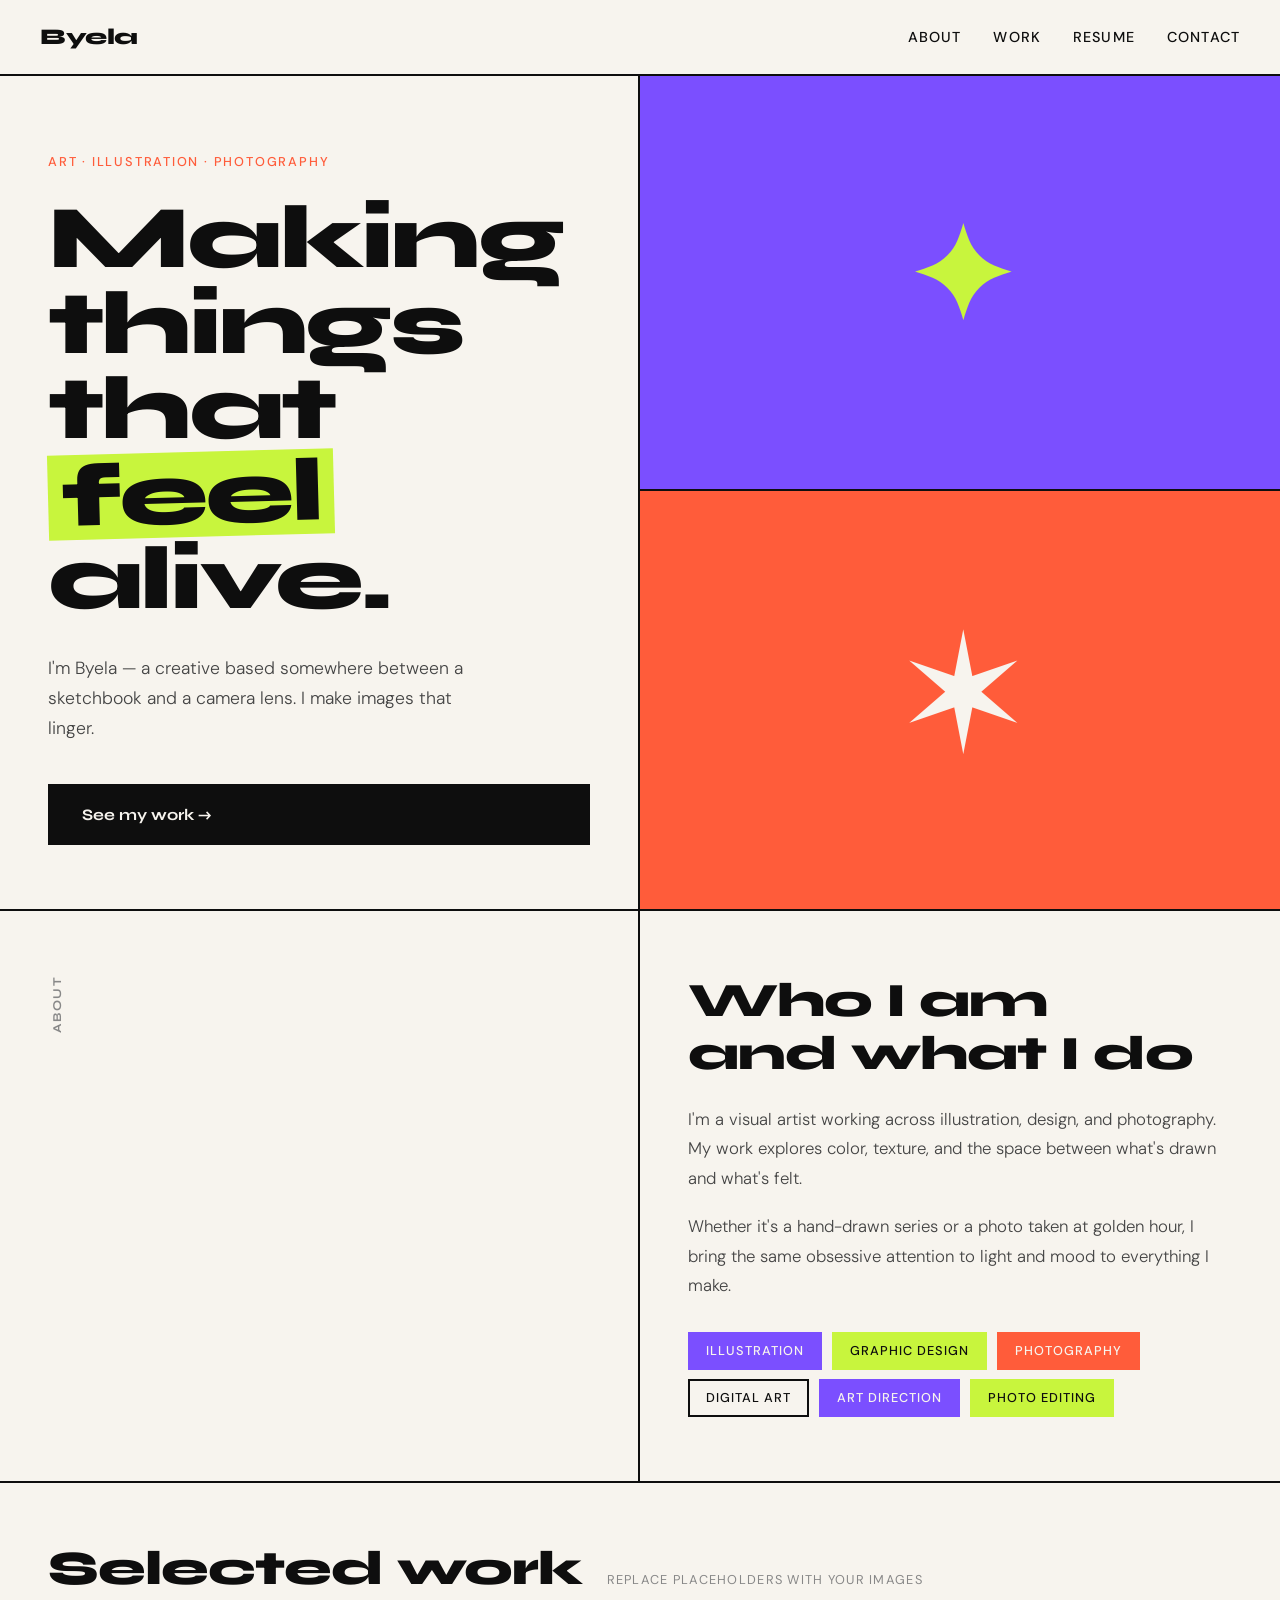
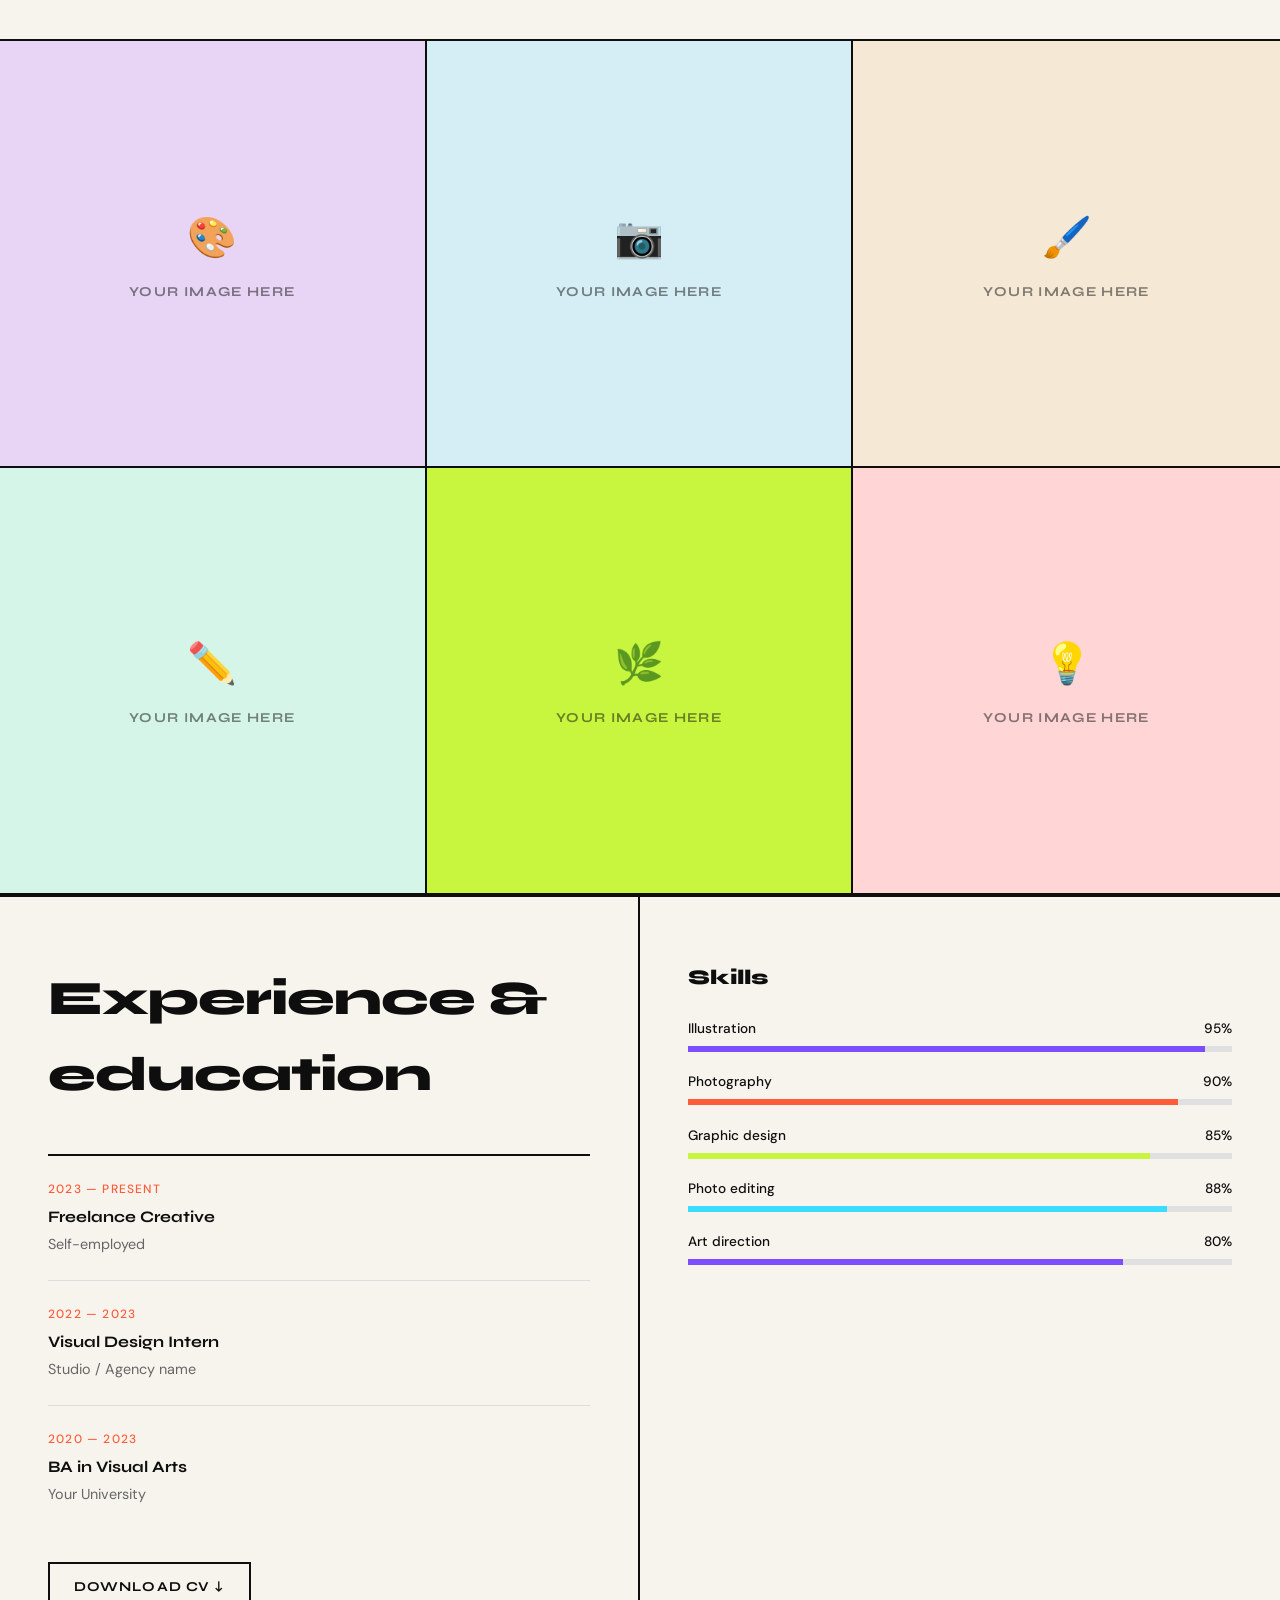
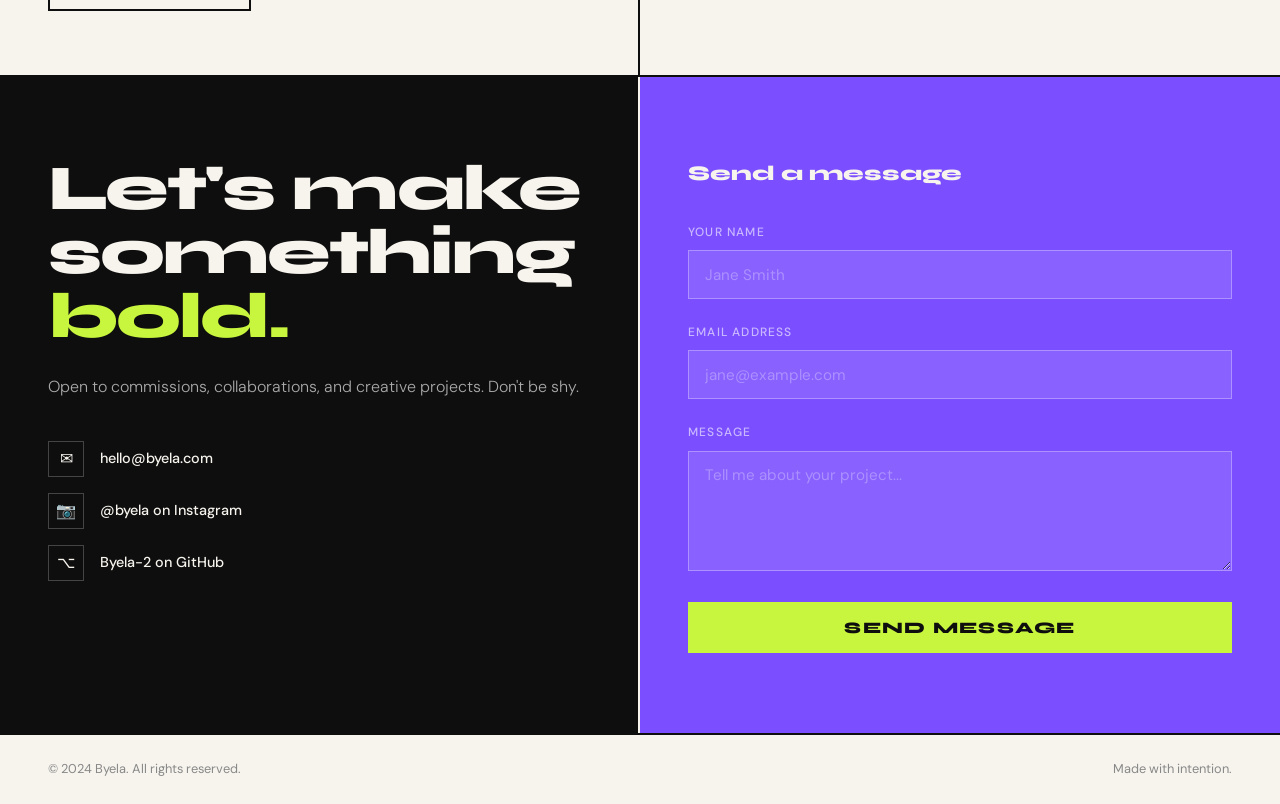
==== index.html @ b506fa32 "add portfolio" ====
<!DOCTYPE html>
<html lang="en">
<head>
  <meta charset="UTF-8"/>
  <meta name="viewport" content="width=device-width, initial-scale=1.0"/>
  <title>Byela — Creative Portfolio</title>
  <link href="https://fonts.googleapis.com/css2?family=Syne:wght@700;800&family=DM+Sans:wght@300;400;500&display=swap" rel="stylesheet"/>
  <style>
    *, *::before, *::after { box-sizing: border-box; margin: 0; padding: 0; }

    :root {
      --ink: #0e0e0e;
      --paper: #f7f4ee;
      --acid: #c8f53d;
      --coral: #ff5c3a;
      --violet: #7b4fff;
      --sky: #3adcff;
      --font-display: 'Syne', sans-serif;
      --font-body: 'DM Sans', sans-serif;
    }

    html { scroll-behavior: smooth; }

    body {
      background: var(--paper);
      color: var(--ink);
      font-family: var(--font-body);
      font-size: 16px;
      line-height: 1.6;
      overflow-x: hidden;
    }

    /* NAV */
    nav {
      position: fixed;
      top: 0; left: 0; right: 0;
      z-index: 100;
      display: flex;
      justify-content: space-between;
      align-items: center;
      padding: 1.2rem 2.5rem;
      background: var(--paper);
      border-bottom: 2px solid var(--ink);
    }

    .nav-logo {
      font-family: var(--font-display);
      font-size: 1.4rem;
      font-weight: 800;
      letter-spacing: -0.02em;
      text-decoration: none;
      color: var(--ink);
    }

    .nav-links {
      display: flex;
      gap: 2rem;
      list-style: none;
    }

    .nav-links a {
      font-size: 0.9rem;
      font-weight: 500;
      text-decoration: none;
      color: var(--ink);
      text-transform: uppercase;
      letter-spacing: 0.08em;
      transition: color 0.2s;
    }

    .nav-links a:hover { color: var(--coral); }

    /* HERO */
    #hero {
      min-height: 100vh;
      display: grid;
      grid-template-columns: 1fr 1fr;
      padding-top: 72px;
      border-bottom: 2px solid var(--ink);
    }

    .hero-left {
      padding: 5rem 3rem 4rem 3rem;
      display: flex;
      flex-direction: column;
      justify-content: center;
      border-right: 2px solid var(--ink);
    }

    .hero-eyebrow {
      font-size: 0.8rem;
      font-weight: 500;
      text-transform: uppercase;
      letter-spacing: 0.14em;
      color: var(--coral);
      margin-bottom: 1.5rem;
    }

    .hero-title {
      font-family: var(--font-display);
      font-size: clamp(3.5rem, 7vw, 6rem);
      font-weight: 800;
      line-height: 0.95;
      letter-spacing: -0.03em;
      margin-bottom: 2rem;
    }

    .hero-title .highlight {
      display: inline-block;
      background: var(--acid);
      padding: 0 0.15em;
      transform: rotate(-1.5deg);
    }

    .hero-desc {
      font-size: 1.1rem;
      font-weight: 300;
      max-width: 420px;
      color: #444;
      margin-bottom: 2.5rem;
      line-height: 1.7;
    }

    .hero-cta {
      display: inline-flex;
      align-items: center;
      gap: 0.75rem;
      background: var(--ink);
      color: var(--paper);
      padding: 1rem 2rem;
      font-family: var(--font-display);
      font-size: 1rem;
      font-weight: 700;
      text-decoration: none;
      border: 2px solid var(--ink);
      transition: background 0.2s, color 0.2s;
    }

    .hero-cta:hover { background: var(--coral); border-color: var(--coral); }

    .hero-right {
      display: grid;
      grid-template-rows: 1fr 1fr;
    }

    .hero-block {
      display: flex;
      align-items: center;
      justify-content: center;
      font-family: var(--font-display);
      font-size: clamp(4rem, 10vw, 8rem);
      font-weight: 800;
      border-bottom: 2px solid var(--ink);
    }

    .hero-block:last-child { border-bottom: none; }
    .hero-block.b1 { background: var(--violet); color: var(--acid); }
    .hero-block.b2 { background: var(--coral); color: var(--paper); }

    /* ABOUT */
    #about {
      display: grid;
      grid-template-columns: 1fr 1fr;
      border-bottom: 2px solid var(--ink);
    }

    .about-label {
      padding: 4rem 3rem;
      border-right: 2px solid var(--ink);
      display: flex;
      align-items: flex-start;
    }

    .section-tag {
      font-family: var(--font-display);
      font-size: 0.75rem;
      font-weight: 700;
      text-transform: uppercase;
      letter-spacing: 0.15em;
      writing-mode: vertical-rl;
      transform: rotate(180deg);
      color: #888;
    }

    .about-content {
      padding: 4rem 3rem;
    }

    .about-content h2 {
      font-family: var(--font-display);
      font-size: clamp(2rem, 4vw, 3rem);
      font-weight: 800;
      line-height: 1.1;
      letter-spacing: -0.02em;
      margin-bottom: 1.5rem;
    }

    .about-content p {
      font-size: 1.05rem;
      font-weight: 300;
      color: #444;
      margin-bottom: 1.2rem;
      line-height: 1.75;
    }

    .skills-row {
      display: flex;
      flex-wrap: wrap;
      gap: 0.6rem;
      margin-top: 2rem;
    }

    .skill-pill {
      font-size: 0.8rem;
      font-weight: 500;
      text-transform: uppercase;
      letter-spacing: 0.08em;
      padding: 0.4rem 1rem;
      border: 2px solid var(--ink);
    }

    .skill-pill.v { background: var(--violet); color: var(--paper); border-color: var(--violet); }
    .skill-pill.a { background: var(--acid); color: var(--ink); border-color: var(--acid); }
    .skill-pill.c { background: var(--coral); color: var(--paper); border-color: var(--coral); }

    /* GALLERY */
    #work {
      border-bottom: 2px solid var(--ink);
    }

    .section-header {
      padding: 3rem 3rem 2rem;
      border-bottom: 2px solid var(--ink);
      display: flex;
      align-items: baseline;
      gap: 1.5rem;
    }

    .section-header h2 {
      font-family: var(--font-display);
      font-size: clamp(2rem, 4vw, 3rem);
      font-weight: 800;
      letter-spacing: -0.02em;
    }

    .section-header span {
      font-size: 0.8rem;
      color: #888;
      text-transform: uppercase;
      letter-spacing: 0.1em;
    }

    .gallery-grid {
      display: grid;
      grid-template-columns: repeat(3, 1fr);
    }

    .gallery-item {
      border-right: 2px solid var(--ink);
      border-bottom: 2px solid var(--ink);
      overflow: hidden;
      position: relative;
      aspect-ratio: 1;
      cursor: pointer;
    }

    .gallery-item:nth-child(3n) { border-right: none; }

    .gallery-placeholder {
      width: 100%;
      height: 100%;
      display: flex;
      flex-direction: column;
      align-items: center;
      justify-content: center;
      gap: 0.75rem;
      transition: transform 0.3s ease;
    }

    .gallery-item:hover .gallery-placeholder { transform: scale(1.04); }

    .gallery-item:nth-child(1) .gallery-placeholder { background: #e8d5f5; }
    .gallery-item:nth-child(2) .gallery-placeholder { background: #d5eef5; }
    .gallery-item:nth-child(3) .gallery-placeholder { background: #f5e8d5; }
    .gallery-item:nth-child(4) .gallery-placeholder { background: #d5f5e8; }
    .gallery-item:nth-child(5) .gallery-placeholder { background: var(--acid); }
    .gallery-item:nth-child(6) .gallery-placeholder { background: #ffd5d5; }

    .gallery-placeholder .icon {
      font-size: 2.5rem;
    }

    .gallery-placeholder .item-label {
      font-family: var(--font-display);
      font-size: 0.85rem;
      font-weight: 700;
      text-transform: uppercase;
      letter-spacing: 0.1em;
      color: var(--ink);
      opacity: 0.5;
    }

    .gallery-overlay {
      position: absolute;
      inset: 0;
      background: var(--ink);
      color: var(--paper);
      display: flex;
      flex-direction: column;
      justify-content: flex-end;
      padding: 1.5rem;
      opacity: 0;
      transition: opacity 0.3s ease;
    }

    .gallery-item:hover .gallery-overlay { opacity: 1; }

    .gallery-overlay h3 {
      font-family: var(--font-display);
      font-size: 1.1rem;
      font-weight: 800;
    }

    .gallery-overlay p {
      font-size: 0.8rem;
      color: #aaa;
      margin-top: 0.25rem;
    }

    /* RESUME */
    #resume {
      display: grid;
      grid-template-columns: 1fr 1fr;
      border-bottom: 2px solid var(--ink);
    }

    .resume-left {
      padding: 4rem 3rem;
      border-right: 2px solid var(--ink);
    }

    .resume-left h2 {
      font-family: var(--font-display);
      font-size: clamp(2rem, 4vw, 3rem);
      font-weight: 800;
      letter-spacing: -0.02em;
      margin-bottom: 2.5rem;
    }

    .resume-entry {
      padding: 1.5rem 0;
      border-top: 1px solid #ddd;
    }

    .resume-entry:first-of-type { border-top: 2px solid var(--ink); }

    .resume-year {
      font-size: 0.75rem;
      font-weight: 500;
      text-transform: uppercase;
      letter-spacing: 0.1em;
      color: var(--coral);
      margin-bottom: 0.3rem;
    }

    .resume-title {
      font-family: var(--font-display);
      font-size: 1rem;
      font-weight: 700;
    }

    .resume-place {
      font-size: 0.9rem;
      color: #666;
      margin-top: 0.2rem;
    }

    .resume-right {
      padding: 4rem 3rem;
    }

    .resume-right h3 {
      font-family: var(--font-display);
      font-size: 1.3rem;
      font-weight: 800;
      margin-bottom: 1.5rem;
      letter-spacing: -0.01em;
    }

    .skill-bar-row {
      margin-bottom: 1.2rem;
    }

    .skill-bar-label {
      display: flex;
      justify-content: space-between;
      font-size: 0.85rem;
      font-weight: 500;
      margin-bottom: 0.4rem;
    }

    .skill-bar-track {
      height: 6px;
      background: #e0e0e0;
      border-radius: 0;
    }

    .skill-bar-fill {
      height: 100%;
      background: var(--ink);
      transition: width 1s ease;
    }

    .skill-bar-fill.v { background: var(--violet); }
    .skill-bar-fill.a { background: var(--acid); }
    .skill-bar-fill.c { background: var(--coral); }
    .skill-bar-fill.s { background: var(--sky); }

    .download-cv {
      display: inline-flex;
      align-items: center;
      gap: 0.75rem;
      margin-top: 2rem;
      border: 2px solid var(--ink);
      padding: 0.75rem 1.5rem;
      font-family: var(--font-display);
      font-size: 0.85rem;
      font-weight: 700;
      text-transform: uppercase;
      letter-spacing: 0.08em;
      text-decoration: none;
      color: var(--ink);
      transition: background 0.2s, color 0.2s;
    }

    .download-cv:hover { background: var(--ink); color: var(--paper); }

    /* CONTACT */
    #contact {
      display: grid;
      grid-template-columns: 1fr 1fr;
    }

    .contact-left {
      padding: 5rem 3rem;
      background: var(--ink);
      color: var(--paper);
      border-right: 2px solid var(--paper);
    }

    .contact-left h2 {
      font-family: var(--font-display);
      font-size: clamp(2.5rem, 5vw, 4rem);
      font-weight: 800;
      line-height: 1;
      letter-spacing: -0.03em;
      margin-bottom: 1.5rem;
    }

    .contact-left h2 em {
      font-style: normal;
      color: var(--acid);
    }

    .contact-left p {
      font-size: 1rem;
      font-weight: 300;
      color: #aaa;
      margin-bottom: 2.5rem;
      line-height: 1.7;
    }

    .contact-links {
      display: flex;
      flex-direction: column;
      gap: 1rem;
    }

    .contact-link {
      display: flex;
      align-items: center;
      gap: 1rem;
      font-size: 0.9rem;
      font-weight: 500;
      text-decoration: none;
      color: var(--paper);
      transition: color 0.2s;
    }

    .contact-link:hover { color: var(--acid); }

    .contact-link-icon {
      width: 36px;
      height: 36px;
      border: 1px solid #444;
      display: flex;
      align-items: center;
      justify-content: center;
      font-size: 1rem;
      flex-shrink: 0;
    }

    .contact-right {
      padding: 5rem 3rem;
      background: var(--violet);
    }

    .contact-right h3 {
      font-family: var(--font-display);
      font-size: 1.3rem;
      font-weight: 800;
      color: var(--paper);
      margin-bottom: 2rem;
    }

    .form-group {
      margin-bottom: 1.5rem;
    }

    .form-group label {
      display: block;
      font-size: 0.75rem;
      font-weight: 500;
      text-transform: uppercase;
      letter-spacing: 0.1em;
      color: rgba(255,255,255,0.6);
      margin-bottom: 0.5rem;
    }

    .form-group input,
    .form-group textarea {
      width: 100%;
      background: rgba(255,255,255,0.1);
      border: 1px solid rgba(255,255,255,0.3);
      color: var(--paper);
      padding: 0.85rem 1rem;
      font-family: var(--font-body);
      font-size: 0.95rem;
      outline: none;
      transition: border-color 0.2s;
    }

    .form-group input::placeholder,
    .form-group textarea::placeholder { color: rgba(255,255,255,0.3); }

    .form-group input:focus,
    .form-group textarea:focus { border-color: var(--acid); }

    .form-group textarea { resize: vertical; min-height: 120px; }

    .form-submit {
      width: 100%;
      background: var(--acid);
      color: var(--ink);
      border: none;
      padding: 1rem;
      font-family: var(--font-display);
      font-size: 1rem;
      font-weight: 800;
      text-transform: uppercase;
      letter-spacing: 0.08em;
      cursor: pointer;
      transition: opacity 0.2s;
    }

    .form-submit:hover { opacity: 0.85; }

    /* FOOTER */
    footer {
      padding: 1.5rem 3rem;
      border-top: 2px solid var(--ink);
      display: flex;
      justify-content: space-between;
      align-items: center;
      font-size: 0.8rem;
      color: #888;
    }

    /* RESPONSIVE */
    @media (max-width: 768px) {
      nav { padding: 1rem 1.5rem; }
      .nav-links { gap: 1.2rem; }

      #hero, #about, #resume, #contact { grid-template-columns: 1fr; }

      .hero-left { padding: 3rem 1.5rem; border-right: none; border-bottom: 2px solid var(--ink); }
      .hero-right { grid-template-rows: 200px; grid-template-columns: 1fr 1fr; }
      .hero-block:last-child { border-bottom: 2px solid var(--ink); border-left: 2px solid var(--ink); }

      .about-label { display: none; }
      .about-content { padding: 3rem 1.5rem; }

      .gallery-grid { grid-template-columns: 1fr 1fr; }
      .gallery-item:nth-child(3n) { border-right: 2px solid var(--ink); }
      .gallery-item:nth-child(2n) { border-right: none; }

      .section-header, .resume-left, .resume-right, .contact-left, .contact-right { padding: 3rem 1.5rem; }
      .resume-left { border-right: none; border-bottom: 2px solid var(--paper); }

      footer { flex-direction: column; gap: 0.5rem; text-align: center; }
    }

    @media (prefers-reduced-motion: reduce) {
      * { transition: none !important; }
    }
  </style>
</head>
<body>

  <!-- NAV -->
  <nav>
    <a class="nav-logo" href="#hero">Byela</a>
    <ul class="nav-links">
      <li><a href="#about">About</a></li>
      <li><a href="#work">Work</a></li>
      <li><a href="#resume">Resume</a></li>
      <li><a href="#contact">Contact</a></li>
    </ul>
  </nav>

  <!-- HERO -->
  <section id="hero">
    <div class="hero-left">
      <p class="hero-eyebrow">Art · Illustration · Photography</p>
      <h1 class="hero-title">
        Making things<br>
        that <span class="highlight">feel</span><br>
        alive.
      </h1>
      <p class="hero-desc">
        I'm Byela — a creative based somewhere between a sketchbook and a camera lens. I make images that linger.
      </p>
      <a class="hero-cta" href="#work">See my work →</a>
    </div>
    <div class="hero-right">
      <div class="hero-block b1">✦</div>
      <div class="hero-block b2">✶</div>
    </div>
  </section>

  <!-- ABOUT -->
  <section id="about">
    <div class="about-label">
      <span class="section-tag">About</span>
    </div>
    <div class="about-content">
      <h2>Who I am<br>and what I do</h2>
      <p>
        I'm a visual artist working across illustration, design, and photography. My work explores color, texture, and the space between what's drawn and what's felt.
      </p>
      <p>
        Whether it's a hand-drawn series or a photo taken at golden hour, I bring the same obsessive attention to light and mood to everything I make.
      </p>
      <div class="skills-row">
        <span class="skill-pill v">Illustration</span>
        <span class="skill-pill a">Graphic design</span>
        <span class="skill-pill c">Photography</span>
        <span class="skill-pill">Digital art</span>
        <span class="skill-pill v">Art direction</span>
        <span class="skill-pill a">Photo editing</span>
      </div>
    </div>
  </section>

  <!-- GALLERY -->
  <section id="work">
    <div class="section-header">
      <h2>Selected work</h2>
      <span>Replace placeholders with your images</span>
    </div>
    <div class="gallery-grid">
      <div class="gallery-item">
        <div class="gallery-placeholder">
          <span class="icon">🎨</span>
          <span class="item-label">Your image here</span>
        </div>
        <div class="gallery-overlay">
          <h3>Project title</h3>
          <p>Illustration · 2024</p>
        </div>
      </div>
      <div class="gallery-item">
        <div class="gallery-placeholder">
          <span class="icon">📷</span>
          <span class="item-label">Your image here</span>
        </div>
        <div class="gallery-overlay">
          <h3>Project title</h3>
          <p>Photography · 2024</p>
        </div>
      </div>
      <div class="gallery-item">
        <div class="gallery-placeholder">
          <span class="icon">🖌️</span>
          <span class="item-label">Your image here</span>
        </div>
        <div class="gallery-overlay">
          <h3>Project title</h3>
          <p>Design · 2024</p>
        </div>
      </div>
      <div class="gallery-item">
        <div class="gallery-placeholder">
          <span class="icon">✏️</span>
          <span class="item-label">Your image here</span>
        </div>
        <div class="gallery-overlay">
          <h3>Project title</h3>
          <p>Illustration · 2023</p>
        </div>
      </div>
      <div class="gallery-item">
        <div class="gallery-placeholder">
          <span class="icon">🌿</span>
          <span class="item-label">Your image here</span>
        </div>
        <div class="gallery-overlay">
          <h3>Project title</h3>
          <p>Photography · 2023</p>
        </div>
      </div>
      <div class="gallery-item">
        <div class="gallery-placeholder">
          <span class="icon">💡</span>
          <span class="item-label">Your image here</span>
        </div>
        <div class="gallery-overlay">
          <h3>Project title</h3>
          <p>Design · 2023</p>
        </div>
      </div>
    </div>
  </section>

  <!-- RESUME -->
  <section id="resume">
    <div class="resume-left">
      <h2>Experience &amp;<br>education</h2>

      <div class="resume-entry">
        <p class="resume-year">2023 — Present</p>
        <p class="resume-title">Freelance Creative</p>
        <p class="resume-place">Self-employed</p>
      </div>
      <div class="resume-entry">
        <p class="resume-year">2022 — 2023</p>
        <p class="resume-title">Visual Design Intern</p>
        <p class="resume-place">Studio / Agency name</p>
      </div>
      <div class="resume-entry">
        <p class="resume-year">2020 — 2023</p>
        <p class="resume-title">BA in Visual Arts</p>
        <p class="resume-place">Your University</p>
      </div>

      <a class="download-cv" href="#">Download CV ↓</a>
    </div>

    <div class="resume-right">
      <h3>Skills</h3>

      <div class="skill-bar-row">
        <div class="skill-bar-label"><span>Illustration</span><span>95%</span></div>
        <div class="skill-bar-track"><div class="skill-bar-fill v" style="width:95%"></div></div>
      </div>
      <div class="skill-bar-row">
        <div class="skill-bar-label"><span>Photography</span><span>90%</span></div>
        <div class="skill-bar-track"><div class="skill-bar-fill c" style="width:90%"></div></div>
      </div>
      <div class="skill-bar-row">
        <div class="skill-bar-label"><span>Graphic design</span><span>85%</span></div>
        <div class="skill-bar-track"><div class="skill-bar-fill a" style="width:85%"></div></div>
      </div>
      <div class="skill-bar-row">
        <div class="skill-bar-label"><span>Photo editing</span><span>88%</span></div>
        <div class="skill-bar-track"><div class="skill-bar-fill s" style="width:88%"></div></div>
      </div>
      <div class="skill-bar-row">
        <div class="skill-bar-label"><span>Art direction</span><span>80%</span></div>
        <div class="skill-bar-track"><div class="skill-bar-fill v" style="width:80%"></div></div>
      </div>
    </div>
  </section>

  <!-- CONTACT -->
  <section id="contact">
    <div class="contact-left">
      <h2>Let's make<br>something <em>bold.</em></h2>
      <p>Open to commissions, collaborations, and creative projects. Don't be shy.</p>
      <div class="contact-links">
        <a class="contact-link" href="mailto:hello@byela.com">
          <span class="contact-link-icon">✉</span>
          hello@byela.com
        </a>
        <a class="contact-link" href="#">
          <span class="contact-link-icon">📷</span>
          @byela on Instagram
        </a>
        <a class="contact-link" href="https://github.com/Byela-2">
          <span class="contact-link-icon">⌥</span>
          Byela-2 on GitHub
        </a>
      </div>
    </div>
    <div class="contact-right">
      <h3>Send a message</h3>
      <div class="form-group">
        <label>Your name</label>
        <input type="text" placeholder="Jane Smith"/>
      </div>
      <div class="form-group">
        <label>Email address</label>
        <input type="email" placeholder="jane@example.com"/>
      </div>
      <div class="form-group">
        <label>Message</label>
        <textarea placeholder="Tell me about your project..."></textarea>
      </div>
      <button class="form-submit">Send message</button>
    </div>
  </section>

  <!-- FOOTER -->
  <footer>
    <span>© 2024 Byela. All rights reserved.</span>
    <span>Made with intention.</span>
  </footer>

</body>
</html>
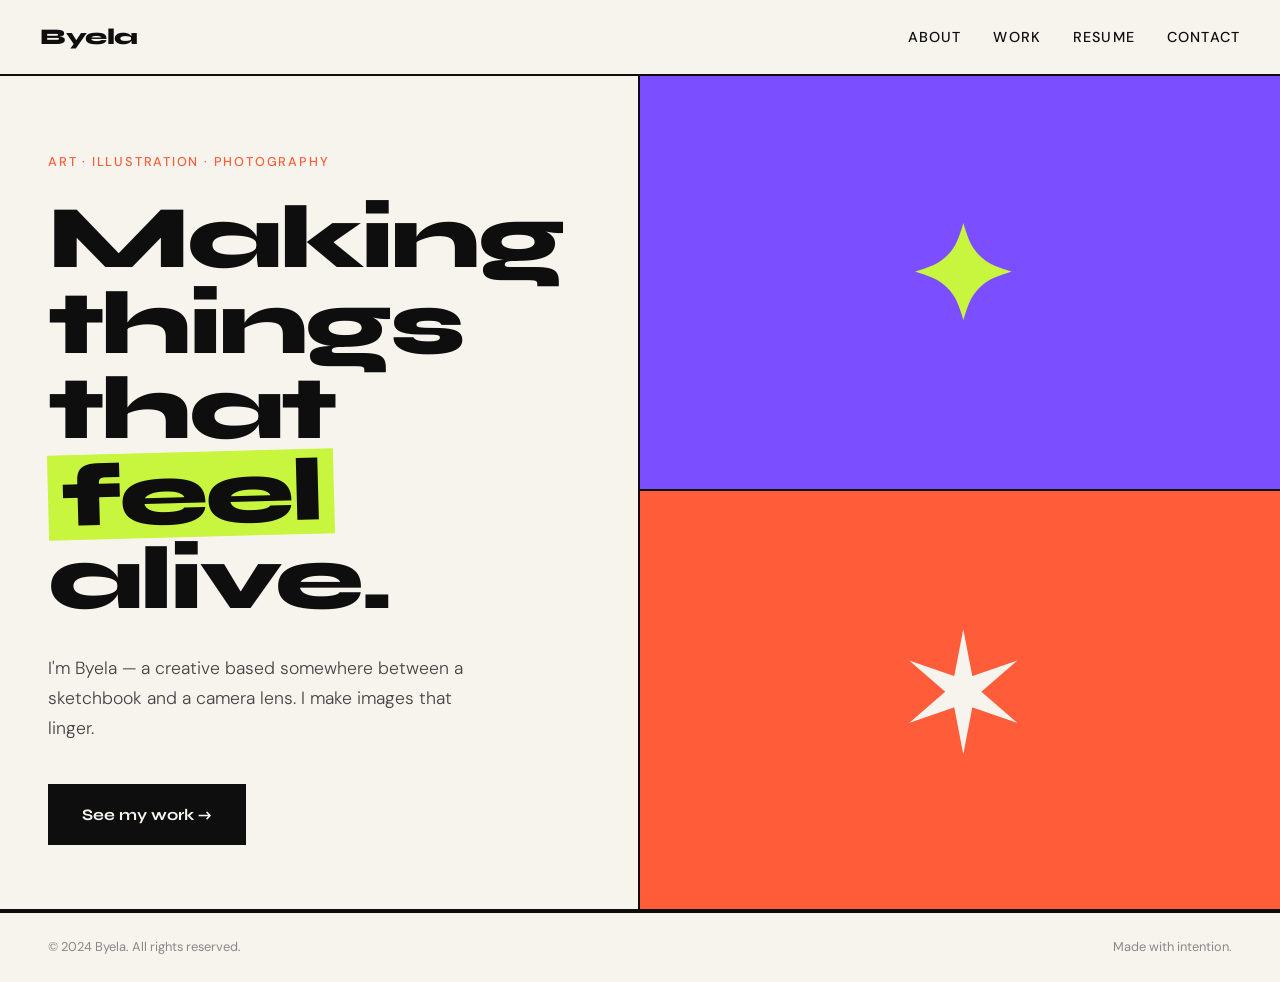
==== commit a0d1d6e5: "split into seperate pages with shared CSS" ====
--- a/index.html
+++ b/index.html
@@ -5,822 +5,41 @@
   <meta name="viewport" content="width=device-width, initial-scale=1.0"/>
   <title>Byela — Creative Portfolio</title>
   <link href="https://fonts.googleapis.com/css2?family=Syne:wght@700;800&family=DM+Sans:wght@300;400;500&display=swap" rel="stylesheet"/>
-  <style>
-    *, *::before, *::after { box-sizing: border-box; margin: 0; padding: 0; }
-
-    :root {
-      --ink: #0e0e0e;
-      --paper: #f7f4ee;
-      --acid: #c8f53d;
-      --coral: #ff5c3a;
-      --violet: #7b4fff;
-      --sky: #3adcff;
-      --font-display: 'Syne', sans-serif;
-      --font-body: 'DM Sans', sans-serif;
-    }
-
-    html { scroll-behavior: smooth; }
-
-    body {
-      background: var(--paper);
-      color: var(--ink);
-      font-family: var(--font-body);
-      font-size: 16px;
-      line-height: 1.6;
-      overflow-x: hidden;
-    }
-
-    /* NAV */
-    nav {
-      position: fixed;
-      top: 0; left: 0; right: 0;
-      z-index: 100;
-      display: flex;
-      justify-content: space-between;
-      align-items: center;
-      padding: 1.2rem 2.5rem;
-      background: var(--paper);
-      border-bottom: 2px solid var(--ink);
-    }
-
-    .nav-logo {
-      font-family: var(--font-display);
-      font-size: 1.4rem;
-      font-weight: 800;
-      letter-spacing: -0.02em;
-      text-decoration: none;
-      color: var(--ink);
-    }
-
-    .nav-links {
-      display: flex;
-      gap: 2rem;
-      list-style: none;
-    }
-
-    .nav-links a {
-      font-size: 0.9rem;
-      font-weight: 500;
-      text-decoration: none;
-      color: var(--ink);
-      text-transform: uppercase;
-      letter-spacing: 0.08em;
-      transition: color 0.2s;
-    }
-
-    .nav-links a:hover { color: var(--coral); }
-
-    /* HERO */
-    #hero {
-      min-height: 100vh;
-      display: grid;
-      grid-template-columns: 1fr 1fr;
-      padding-top: 72px;
-      border-bottom: 2px solid var(--ink);
-    }
-
-    .hero-left {
-      padding: 5rem 3rem 4rem 3rem;
-      display: flex;
-      flex-direction: column;
-      justify-content: center;
-      border-right: 2px solid var(--ink);
-    }
-
-    .hero-eyebrow {
-      font-size: 0.8rem;
-      font-weight: 500;
-      text-transform: uppercase;
-      letter-spacing: 0.14em;
-      color: var(--coral);
-      margin-bottom: 1.5rem;
-    }
-
-    .hero-title {
-      font-family: var(--font-display);
-      font-size: clamp(3.5rem, 7vw, 6rem);
-      font-weight: 800;
-      line-height: 0.95;
-      letter-spacing: -0.03em;
-      margin-bottom: 2rem;
-    }
-
-    .hero-title .highlight {
-      display: inline-block;
-      background: var(--acid);
-      padding: 0 0.15em;
-      transform: rotate(-1.5deg);
-    }
-
-    .hero-desc {
-      font-size: 1.1rem;
-      font-weight: 300;
-      max-width: 420px;
-      color: #444;
-      margin-bottom: 2.5rem;
-      line-height: 1.7;
-    }
-
-    .hero-cta {
-      display: inline-flex;
-      align-items: center;
-      gap: 0.75rem;
-      background: var(--ink);
-      color: var(--paper);
-      padding: 1rem 2rem;
-      font-family: var(--font-display);
-      font-size: 1rem;
-      font-weight: 700;
-      text-decoration: none;
-      border: 2px solid var(--ink);
-      transition: background 0.2s, color 0.2s;
-    }
-
-    .hero-cta:hover { background: var(--coral); border-color: var(--coral); }
-
-    .hero-right {
-      display: grid;
-      grid-template-rows: 1fr 1fr;
-    }
-
-    .hero-block {
-      display: flex;
-      align-items: center;
-      justify-content: center;
-      font-family: var(--font-display);
-      font-size: clamp(4rem, 10vw, 8rem);
-      font-weight: 800;
-      border-bottom: 2px solid var(--ink);
-    }
-
-    .hero-block:last-child { border-bottom: none; }
-    .hero-block.b1 { background: var(--violet); color: var(--acid); }
-    .hero-block.b2 { background: var(--coral); color: var(--paper); }
-
-    /* ABOUT */
-    #about {
-      display: grid;
-      grid-template-columns: 1fr 1fr;
-      border-bottom: 2px solid var(--ink);
-    }
-
-    .about-label {
-      padding: 4rem 3rem;
-      border-right: 2px solid var(--ink);
-      display: flex;
-      align-items: flex-start;
-    }
-
-    .section-tag {
-      font-family: var(--font-display);
-      font-size: 0.75rem;
-      font-weight: 700;
-      text-transform: uppercase;
-      letter-spacing: 0.15em;
-      writing-mode: vertical-rl;
-      transform: rotate(180deg);
-      color: #888;
-    }
-
-    .about-content {
-      padding: 4rem 3rem;
-    }
-
-    .about-content h2 {
-      font-family: var(--font-display);
-      font-size: clamp(2rem, 4vw, 3rem);
-      font-weight: 800;
-      line-height: 1.1;
-      letter-spacing: -0.02em;
-      margin-bottom: 1.5rem;
-    }
-
-    .about-content p {
-      font-size: 1.05rem;
-      font-weight: 300;
-      color: #444;
-      margin-bottom: 1.2rem;
-      line-height: 1.75;
-    }
-
-    .skills-row {
-      display: flex;
-      flex-wrap: wrap;
-      gap: 0.6rem;
-      margin-top: 2rem;
-    }
-
-    .skill-pill {
-      font-size: 0.8rem;
-      font-weight: 500;
-      text-transform: uppercase;
-      letter-spacing: 0.08em;
-      padding: 0.4rem 1rem;
-      border: 2px solid var(--ink);
-    }
-
-    .skill-pill.v { background: var(--violet); color: var(--paper); border-color: var(--violet); }
-    .skill-pill.a { background: var(--acid); color: var(--ink); border-color: var(--acid); }
-    .skill-pill.c { background: var(--coral); color: var(--paper); border-color: var(--coral); }
-
-    /* GALLERY */
-    #work {
-      border-bottom: 2px solid var(--ink);
-    }
-
-    .section-header {
-      padding: 3rem 3rem 2rem;
-      border-bottom: 2px solid var(--ink);
-      display: flex;
-      align-items: baseline;
-      gap: 1.5rem;
-    }
-
-    .section-header h2 {
-      font-family: var(--font-display);
-      font-size: clamp(2rem, 4vw, 3rem);
-      font-weight: 800;
-      letter-spacing: -0.02em;
-    }
-
-    .section-header span {
-      font-size: 0.8rem;
-      color: #888;
-      text-transform: uppercase;
-      letter-spacing: 0.1em;
-    }
-
-    .gallery-grid {
-      display: grid;
-      grid-template-columns: repeat(3, 1fr);
-    }
-
-    .gallery-item {
-      border-right: 2px solid var(--ink);
-      border-bottom: 2px solid var(--ink);
-      overflow: hidden;
-      position: relative;
-      aspect-ratio: 1;
-      cursor: pointer;
-    }
-
-    .gallery-item:nth-child(3n) { border-right: none; }
-
-    .gallery-placeholder {
-      width: 100%;
-      height: 100%;
-      display: flex;
-      flex-direction: column;
-      align-items: center;
-      justify-content: center;
-      gap: 0.75rem;
-      transition: transform 0.3s ease;
-    }
-
-    .gallery-item:hover .gallery-placeholder { transform: scale(1.04); }
-
-    .gallery-item:nth-child(1) .gallery-placeholder { background: #e8d5f5; }
-    .gallery-item:nth-child(2) .gallery-placeholder { background: #d5eef5; }
-    .gallery-item:nth-child(3) .gallery-placeholder { background: #f5e8d5; }
-    .gallery-item:nth-child(4) .gallery-placeholder { background: #d5f5e8; }
-    .gallery-item:nth-child(5) .gallery-placeholder { background: var(--acid); }
-    .gallery-item:nth-child(6) .gallery-placeholder { background: #ffd5d5; }
-
-    .gallery-placeholder .icon {
-      font-size: 2.5rem;
-    }
-
-    .gallery-placeholder .item-label {
-      font-family: var(--font-display);
-      font-size: 0.85rem;
-      font-weight: 700;
-      text-transform: uppercase;
-      letter-spacing: 0.1em;
-      color: var(--ink);
-      opacity: 0.5;
-    }
-
-    .gallery-overlay {
-      position: absolute;
-      inset: 0;
-      background: var(--ink);
-      color: var(--paper);
-      display: flex;
-      flex-direction: column;
-      justify-content: flex-end;
-      padding: 1.5rem;
-      opacity: 0;
-      transition: opacity 0.3s ease;
-    }
-
-    .gallery-item:hover .gallery-overlay { opacity: 1; }
-
-    .gallery-overlay h3 {
-      font-family: var(--font-display);
-      font-size: 1.1rem;
-      font-weight: 800;
-    }
-
-    .gallery-overlay p {
-      font-size: 0.8rem;
-      color: #aaa;
-      margin-top: 0.25rem;
-    }
-
-    /* RESUME */
-    #resume {
-      display: grid;
-      grid-template-columns: 1fr 1fr;
-      border-bottom: 2px solid var(--ink);
-    }
-
-    .resume-left {
-      padding: 4rem 3rem;
-      border-right: 2px solid var(--ink);
-    }
-
-    .resume-left h2 {
-      font-family: var(--font-display);
-      font-size: clamp(2rem, 4vw, 3rem);
-      font-weight: 800;
-      letter-spacing: -0.02em;
-      margin-bottom: 2.5rem;
-    }
-
-    .resume-entry {
-      padding: 1.5rem 0;
-      border-top: 1px solid #ddd;
-    }
-
-    .resume-entry:first-of-type { border-top: 2px solid var(--ink); }
-
-    .resume-year {
-      font-size: 0.75rem;
-      font-weight: 500;
-      text-transform: uppercase;
-      letter-spacing: 0.1em;
-      color: var(--coral);
-      margin-bottom: 0.3rem;
-    }
-
-    .resume-title {
-      font-family: var(--font-display);
-      font-size: 1rem;
-      font-weight: 700;
-    }
-
-    .resume-place {
-      font-size: 0.9rem;
-      color: #666;
-      margin-top: 0.2rem;
-    }
-
-    .resume-right {
-      padding: 4rem 3rem;
-    }
-
-    .resume-right h3 {
-      font-family: var(--font-display);
-      font-size: 1.3rem;
-      font-weight: 800;
-      margin-bottom: 1.5rem;
-      letter-spacing: -0.01em;
-    }
-
-    .skill-bar-row {
-      margin-bottom: 1.2rem;
-    }
-
-    .skill-bar-label {
-      display: flex;
-      justify-content: space-between;
-      font-size: 0.85rem;
-      font-weight: 500;
-      margin-bottom: 0.4rem;
-    }
-
-    .skill-bar-track {
-      height: 6px;
-      background: #e0e0e0;
-      border-radius: 0;
-    }
-
-    .skill-bar-fill {
-      height: 100%;
-      background: var(--ink);
-      transition: width 1s ease;
-    }
-
-    .skill-bar-fill.v { background: var(--violet); }
-    .skill-bar-fill.a { background: var(--acid); }
-    .skill-bar-fill.c { background: var(--coral); }
-    .skill-bar-fill.s { background: var(--sky); }
-
-    .download-cv {
-      display: inline-flex;
-      align-items: center;
-      gap: 0.75rem;
-      margin-top: 2rem;
-      border: 2px solid var(--ink);
-      padding: 0.75rem 1.5rem;
-      font-family: var(--font-display);
-      font-size: 0.85rem;
-      font-weight: 700;
-      text-transform: uppercase;
-      letter-spacing: 0.08em;
-      text-decoration: none;
-      color: var(--ink);
-      transition: background 0.2s, color 0.2s;
-    }
-
-    .download-cv:hover { background: var(--ink); color: var(--paper); }
-
-    /* CONTACT */
-    #contact {
-      display: grid;
-      grid-template-columns: 1fr 1fr;
-    }
-
-    .contact-left {
-      padding: 5rem 3rem;
-      background: var(--ink);
-      color: var(--paper);
-      border-right: 2px solid var(--paper);
-    }
-
-    .contact-left h2 {
-      font-family: var(--font-display);
-      font-size: clamp(2.5rem, 5vw, 4rem);
-      font-weight: 800;
-      line-height: 1;
-      letter-spacing: -0.03em;
-      margin-bottom: 1.5rem;
-    }
-
-    .contact-left h2 em {
-      font-style: normal;
-      color: var(--acid);
-    }
-
-    .contact-left p {
-      font-size: 1rem;
-      font-weight: 300;
-      color: #aaa;
-      margin-bottom: 2.5rem;
-      line-height: 1.7;
-    }
-
-    .contact-links {
-      display: flex;
-      flex-direction: column;
-      gap: 1rem;
-    }
-
-    .contact-link {
-      display: flex;
-      align-items: center;
-      gap: 1rem;
-      font-size: 0.9rem;
-      font-weight: 500;
-      text-decoration: none;
-      color: var(--paper);
-      transition: color 0.2s;
-    }
-
-    .contact-link:hover { color: var(--acid); }
-
-    .contact-link-icon {
-      width: 36px;
-      height: 36px;
-      border: 1px solid #444;
-      display: flex;
-      align-items: center;
-      justify-content: center;
-      font-size: 1rem;
-      flex-shrink: 0;
-    }
-
-    .contact-right {
-      padding: 5rem 3rem;
-      background: var(--violet);
-    }
-
-    .contact-right h3 {
-      font-family: var(--font-display);
-      font-size: 1.3rem;
-      font-weight: 800;
-      color: var(--paper);
-      margin-bottom: 2rem;
-    }
-
-    .form-group {
-      margin-bottom: 1.5rem;
-    }
-
-    .form-group label {
-      display: block;
-      font-size: 0.75rem;
-      font-weight: 500;
-      text-transform: uppercase;
-      letter-spacing: 0.1em;
-      color: rgba(255,255,255,0.6);
-      margin-bottom: 0.5rem;
-    }
-
-    .form-group input,
-    .form-group textarea {
-      width: 100%;
-      background: rgba(255,255,255,0.1);
-      border: 1px solid rgba(255,255,255,0.3);
-      color: var(--paper);
-      padding: 0.85rem 1rem;
-      font-family: var(--font-body);
-      font-size: 0.95rem;
-      outline: none;
-      transition: border-color 0.2s;
-    }
-
-    .form-group input::placeholder,
-    .form-group textarea::placeholder { color: rgba(255,255,255,0.3); }
-
-    .form-group input:focus,
-    .form-group textarea:focus { border-color: var(--acid); }
-
-    .form-group textarea { resize: vertical; min-height: 120px; }
-
-    .form-submit {
-      width: 100%;
-      background: var(--acid);
-      color: var(--ink);
-      border: none;
-      padding: 1rem;
-      font-family: var(--font-display);
-      font-size: 1rem;
-      font-weight: 800;
-      text-transform: uppercase;
-      letter-spacing: 0.08em;
-      cursor: pointer;
-      transition: opacity 0.2s;
-    }
-
-    .form-submit:hover { opacity: 0.85; }
-
-    /* FOOTER */
-    footer {
-      padding: 1.5rem 3rem;
-      border-top: 2px solid var(--ink);
-      display: flex;
-      justify-content: space-between;
-      align-items: center;
-      font-size: 0.8rem;
-      color: #888;
-    }
-
-    /* RESPONSIVE */
-    @media (max-width: 768px) {
-      nav { padding: 1rem 1.5rem; }
-      .nav-links { gap: 1.2rem; }
-
-      #hero, #about, #resume, #contact { grid-template-columns: 1fr; }
-
-      .hero-left { padding: 3rem 1.5rem; border-right: none; border-bottom: 2px solid var(--ink); }
-      .hero-right { grid-template-rows: 200px; grid-template-columns: 1fr 1fr; }
-      .hero-block:last-child { border-bottom: 2px solid var(--ink); border-left: 2px solid var(--ink); }
-
-      .about-label { display: none; }
-      .about-content { padding: 3rem 1.5rem; }
-
-      .gallery-grid { grid-template-columns: 1fr 1fr; }
-      .gallery-item:nth-child(3n) { border-right: 2px solid var(--ink); }
-      .gallery-item:nth-child(2n) { border-right: none; }
-
-      .section-header, .resume-left, .resume-right, .contact-left, .contact-right { padding: 3rem 1.5rem; }
-      .resume-left { border-right: none; border-bottom: 2px solid var(--paper); }
-
-      footer { flex-direction: column; gap: 0.5rem; text-align: center; }
-    }
-
-    @media (prefers-reduced-motion: reduce) {
-      * { transition: none !important; }
-    }
-  </style>
+  <link rel="stylesheet" href="css/style.css"/>
 </head>
 <body>
 
-  <!-- NAV -->
   <nav>
-    <a class="nav-logo" href="#hero">Byela</a>
+    <a class="nav-logo" href="index.html">Byela</a>
     <ul class="nav-links">
-      <li><a href="#about">About</a></li>
-      <li><a href="#work">Work</a></li>
-      <li><a href="#resume">Resume</a></li>
-      <li><a href="#contact">Contact</a></li>
+      <li><a href="about.html">About</a></li>
+      <li><a href="work.html">Work</a></li>
+      <li><a href="resume.html">Resume</a></li>
+      <li><a href="contact.html">Contact</a></li>
     </ul>
   </nav>
 
-  <!-- HERO -->
-  <section id="hero">
-    <div class="hero-left">
-      <p class="hero-eyebrow">Art · Illustration · Photography</p>
-      <h1 class="hero-title">
-        Making things<br>
-        that <span class="highlight">feel</span><br>
-        alive.
-      </h1>
-      <p class="hero-desc">
-        I'm Byela — a creative based somewhere between a sketchbook and a camera lens. I make images that linger.
-      </p>
-      <a class="hero-cta" href="#work">See my work →</a>
-    </div>
-    <div class="hero-right">
-      <div class="hero-block b1">✦</div>
-      <div class="hero-block b2">✶</div>
-    </div>
-  </section>
+  <div class="page">
+    <section id="hero">
+      <div class="hero-left">
+        <p class="hero-eyebrow">Art · Illustration · Photography</p>
+        <h1 class="hero-title">
+          Making things<br>
+          that <span class="highlight">feel</span><br>
+          alive.
+        </h1>
+        <p class="hero-desc">
+          I'm Byela — a creative based somewhere between a sketchbook and a camera lens. I make images that linger.
+        </p>
+        <a class="hero-cta" href="work.html">See my work →</a>
+      </div>
+      <div class="hero-right">
+        <div class="hero-block b1">✦</div>
+        <div class="hero-block b2">✶</div>
+      </div>
+    </section>
+  </div>
 
-  <!-- ABOUT -->
-  <section id="about">
-    <div class="about-label">
-      <span class="section-tag">About</span>
-    </div>
-    <div class="about-content">
-      <h2>Who I am<br>and what I do</h2>
-      <p>
-        I'm a visual artist working across illustration, design, and photography. My work explores color, texture, and the space between what's drawn and what's felt.
-      </p>
-      <p>
-        Whether it's a hand-drawn series or a photo taken at golden hour, I bring the same obsessive attention to light and mood to everything I make.
-      </p>
-      <div class="skills-row">
-        <span class="skill-pill v">Illustration</span>
-        <span class="skill-pill a">Graphic design</span>
-        <span class="skill-pill c">Photography</span>
-        <span class="skill-pill">Digital art</span>
-        <span class="skill-pill v">Art direction</span>
-        <span class="skill-pill a">Photo editing</span>
-      </div>
-    </div>
-  </section>
-
-  <!-- GALLERY -->
-  <section id="work">
-    <div class="section-header">
-      <h2>Selected work</h2>
-      <span>Replace placeholders with your images</span>
-    </div>
-    <div class="gallery-grid">
-      <div class="gallery-item">
-        <div class="gallery-placeholder">
-          <span class="icon">🎨</span>
-          <span class="item-label">Your image here</span>
-        </div>
-        <div class="gallery-overlay">
-          <h3>Project title</h3>
-          <p>Illustration · 2024</p>
-        </div>
-      </div>
-      <div class="gallery-item">
-        <div class="gallery-placeholder">
-          <span class="icon">📷</span>
-          <span class="item-label">Your image here</span>
-        </div>
-        <div class="gallery-overlay">
-          <h3>Project title</h3>
-          <p>Photography · 2024</p>
-        </div>
-      </div>
-      <div class="gallery-item">
-        <div class="gallery-placeholder">
-          <span class="icon">🖌️</span>
-          <span class="item-label">Your image here</span>
-        </div>
-        <div class="gallery-overlay">
-          <h3>Project title</h3>
-          <p>Design · 2024</p>
-        </div>
-      </div>
-      <div class="gallery-item">
-        <div class="gallery-placeholder">
-          <span class="icon">✏️</span>
-          <span class="item-label">Your image here</span>
-        </div>
-        <div class="gallery-overlay">
-          <h3>Project title</h3>
-          <p>Illustration · 2023</p>
-        </div>
-      </div>
-      <div class="gallery-item">
-        <div class="gallery-placeholder">
-          <span class="icon">🌿</span>
-          <span class="item-label">Your image here</span>
-        </div>
-        <div class="gallery-overlay">
-          <h3>Project title</h3>
-          <p>Photography · 2023</p>
-        </div>
-      </div>
-      <div class="gallery-item">
-        <div class="gallery-placeholder">
-          <span class="icon">💡</span>
-          <span class="item-label">Your image here</span>
-        </div>
-        <div class="gallery-overlay">
-          <h3>Project title</h3>
-          <p>Design · 2023</p>
-        </div>
-      </div>
-    </div>
-  </section>
-
-  <!-- RESUME -->
-  <section id="resume">
-    <div class="resume-left">
-      <h2>Experience &amp;<br>education</h2>
-
-      <div class="resume-entry">
-        <p class="resume-year">2023 — Present</p>
-        <p class="resume-title">Freelance Creative</p>
-        <p class="resume-place">Self-employed</p>
-      </div>
-      <div class="resume-entry">
-        <p class="resume-year">2022 — 2023</p>
-        <p class="resume-title">Visual Design Intern</p>
-        <p class="resume-place">Studio / Agency name</p>
-      </div>
-      <div class="resume-entry">
-        <p class="resume-year">2020 — 2023</p>
-        <p class="resume-title">BA in Visual Arts</p>
-        <p class="resume-place">Your University</p>
-      </div>
-
-      <a class="download-cv" href="#">Download CV ↓</a>
-    </div>
-
-    <div class="resume-right">
-      <h3>Skills</h3>
-
-      <div class="skill-bar-row">
-        <div class="skill-bar-label"><span>Illustration</span><span>95%</span></div>
-        <div class="skill-bar-track"><div class="skill-bar-fill v" style="width:95%"></div></div>
-      </div>
-      <div class="skill-bar-row">
-        <div class="skill-bar-label"><span>Photography</span><span>90%</span></div>
-        <div class="skill-bar-track"><div class="skill-bar-fill c" style="width:90%"></div></div>
-      </div>
-      <div class="skill-bar-row">
-        <div class="skill-bar-label"><span>Graphic design</span><span>85%</span></div>
-        <div class="skill-bar-track"><div class="skill-bar-fill a" style="width:85%"></div></div>
-      </div>
-      <div class="skill-bar-row">
-        <div class="skill-bar-label"><span>Photo editing</span><span>88%</span></div>
-        <div class="skill-bar-track"><div class="skill-bar-fill s" style="width:88%"></div></div>
-      </div>
-      <div class="skill-bar-row">
-        <div class="skill-bar-label"><span>Art direction</span><span>80%</span></div>
-        <div class="skill-bar-track"><div class="skill-bar-fill v" style="width:80%"></div></div>
-      </div>
-    </div>
-  </section>
-
-  <!-- CONTACT -->
-  <section id="contact">
-    <div class="contact-left">
-      <h2>Let's make<br>something <em>bold.</em></h2>
-      <p>Open to commissions, collaborations, and creative projects. Don't be shy.</p>
-      <div class="contact-links">
-        <a class="contact-link" href="mailto:hello@byela.com">
-          <span class="contact-link-icon">✉</span>
-          hello@byela.com
-        </a>
-        <a class="contact-link" href="#">
-          <span class="contact-link-icon">📷</span>
-          @byela on Instagram
-        </a>
-        <a class="contact-link" href="https://github.com/Byela-2">
-          <span class="contact-link-icon">⌥</span>
-          Byela-2 on GitHub
-        </a>
-      </div>
-    </div>
-    <div class="contact-right">
-      <h3>Send a message</h3>
-      <div class="form-group">
-        <label>Your name</label>
-        <input type="text" placeholder="Jane Smith"/>
-      </div>
-      <div class="form-group">
-        <label>Email address</label>
-        <input type="email" placeholder="jane@example.com"/>
-      </div>
-      <div class="form-group">
-        <label>Message</label>
-        <textarea placeholder="Tell me about your project..."></textarea>
-      </div>
-      <button class="form-submit">Send message</button>
-    </div>
-  </section>
-
-  <!-- FOOTER -->
   <footer>
     <span>© 2024 Byela. All rights reserved.</span>
     <span>Made with intention.</span>
--- a/css/style.css
+++ b/css/style.css
@@ -0,0 +1,611 @@
+*, *::before, *::after { box-sizing: border-box; margin: 0; padding: 0; }
+
+:root {
+  --ink: #0e0e0e;
+  --paper: #f7f4ee;
+  --acid: #c8f53d;
+  --coral: #ff5c3a;
+  --violet: #7b4fff;
+  --sky: #3adcff;
+  --font-display: 'Syne', sans-serif;
+  --font-body: 'DM Sans', sans-serif;
+}
+
+html { scroll-behavior: smooth; }
+
+body {
+  background: var(--paper);
+  color: var(--ink);
+  font-family: var(--font-body);
+  font-size: 16px;
+  line-height: 1.6;
+  overflow-x: hidden;
+}
+
+/* ── NAV ── */
+nav {
+  position: fixed;
+  top: 0; left: 0; right: 0;
+  z-index: 100;
+  display: flex;
+  justify-content: space-between;
+  align-items: center;
+  padding: 1.2rem 2.5rem;
+  background: var(--paper);
+  border-bottom: 2px solid var(--ink);
+}
+
+.nav-logo {
+  font-family: var(--font-display);
+  font-size: 1.4rem;
+  font-weight: 800;
+  letter-spacing: -0.02em;
+  text-decoration: none;
+  color: var(--ink);
+}
+
+.nav-links {
+  display: flex;
+  gap: 2rem;
+  list-style: none;
+}
+
+.nav-links a {
+  font-size: 0.9rem;
+  font-weight: 500;
+  text-decoration: none;
+  color: var(--ink);
+  text-transform: uppercase;
+  letter-spacing: 0.08em;
+  transition: color 0.2s;
+}
+
+.nav-links a:hover { color: var(--coral); }
+.nav-links a.active { color: var(--coral); border-bottom: 2px solid var(--coral); padding-bottom: 2px; }
+
+/* ── PAGE WRAPPER ── */
+.page {
+  padding-top: 72px;
+  min-height: 100vh;
+}
+
+/* ── SECTION TAG ── */
+.section-tag {
+  font-family: var(--font-display);
+  font-size: 0.75rem;
+  font-weight: 700;
+  text-transform: uppercase;
+  letter-spacing: 0.15em;
+  writing-mode: vertical-rl;
+  transform: rotate(180deg);
+  color: #888;
+}
+
+.section-header {
+  padding: 3rem 3rem 2rem;
+  border-bottom: 2px solid var(--ink);
+  display: flex;
+  align-items: baseline;
+  gap: 1.5rem;
+}
+
+.section-header h2 {
+  font-family: var(--font-display);
+  font-size: clamp(2rem, 4vw, 3rem);
+  font-weight: 800;
+  letter-spacing: -0.02em;
+}
+
+.section-header span {
+  font-size: 0.8rem;
+  color: #888;
+  text-transform: uppercase;
+  letter-spacing: 0.1em;
+}
+
+/* ── HERO ── */
+#hero {
+  min-height: calc(100vh - 72px);
+  display: grid;
+  grid-template-columns: 1fr 1fr;
+  border-bottom: 2px solid var(--ink);
+}
+
+.hero-left {
+  padding: 5rem 3rem 4rem 3rem;
+  display: flex;
+  flex-direction: column;
+  justify-content: center;
+  border-right: 2px solid var(--ink);
+}
+
+.hero-eyebrow {
+  font-size: 0.8rem;
+  font-weight: 500;
+  text-transform: uppercase;
+  letter-spacing: 0.14em;
+  color: var(--coral);
+  margin-bottom: 1.5rem;
+}
+
+.hero-title {
+  font-family: var(--font-display);
+  font-size: clamp(3.5rem, 7vw, 6rem);
+  font-weight: 800;
+  line-height: 0.95;
+  letter-spacing: -0.03em;
+  margin-bottom: 2rem;
+}
+
+.hero-title .highlight {
+  display: inline-block;
+  background: var(--acid);
+  padding: 0 0.15em;
+  transform: rotate(-1.5deg);
+}
+
+.hero-desc {
+  font-size: 1.1rem;
+  font-weight: 300;
+  max-width: 420px;
+  color: #444;
+  margin-bottom: 2.5rem;
+  line-height: 1.7;
+}
+
+.hero-cta {
+  display: inline-flex;
+  align-items: center;
+  gap: 0.75rem;
+  background: var(--ink);
+  color: var(--paper);
+  padding: 1rem 2rem;
+  font-family: var(--font-display);
+  font-size: 1rem;
+  font-weight: 700;
+  text-decoration: none;
+  border: 2px solid var(--ink);
+  transition: background 0.2s, color 0.2s, border-color 0.2s;
+  width: fit-content;
+}
+
+.hero-cta:hover { background: var(--coral); border-color: var(--coral); }
+
+.hero-right {
+  display: grid;
+  grid-template-rows: 1fr 1fr;
+}
+
+.hero-block {
+  display: flex;
+  align-items: center;
+  justify-content: center;
+  font-family: var(--font-display);
+  font-size: clamp(4rem, 10vw, 8rem);
+  font-weight: 800;
+  border-bottom: 2px solid var(--ink);
+}
+
+.hero-block:last-child { border-bottom: none; }
+.hero-block.b1 { background: var(--violet); color: var(--acid); }
+.hero-block.b2 { background: var(--coral); color: var(--paper); }
+
+/* ── ABOUT ── */
+.about-grid {
+  display: grid;
+  grid-template-columns: 80px 1fr;
+  border-bottom: 2px solid var(--ink);
+}
+
+.about-label {
+  padding: 4rem 1.5rem;
+  border-right: 2px solid var(--ink);
+  display: flex;
+  align-items: flex-start;
+  justify-content: center;
+}
+
+.about-content {
+  padding: 4rem 3rem;
+}
+
+.about-content h2 {
+  font-family: var(--font-display);
+  font-size: clamp(2rem, 4vw, 3rem);
+  font-weight: 800;
+  line-height: 1.1;
+  letter-spacing: -0.02em;
+  margin-bottom: 1.5rem;
+}
+
+.about-content p {
+  font-size: 1.05rem;
+  font-weight: 300;
+  color: #444;
+  margin-bottom: 1.2rem;
+  line-height: 1.75;
+  max-width: 640px;
+}
+
+.skills-row {
+  display: flex;
+  flex-wrap: wrap;
+  gap: 0.6rem;
+  margin-top: 2rem;
+}
+
+.skill-pill {
+  font-size: 0.8rem;
+  font-weight: 500;
+  text-transform: uppercase;
+  letter-spacing: 0.08em;
+  padding: 0.4rem 1rem;
+  border: 2px solid var(--ink);
+}
+
+.skill-pill.v { background: var(--violet); color: var(--paper); border-color: var(--violet); }
+.skill-pill.a { background: var(--acid); color: var(--ink); border-color: var(--acid); }
+.skill-pill.c { background: var(--coral); color: var(--paper); border-color: var(--coral); }
+
+/* ── GALLERY ── */
+.gallery-grid {
+  display: grid;
+  grid-template-columns: repeat(3, 1fr);
+}
+
+.gallery-item {
+  border-right: 2px solid var(--ink);
+  border-bottom: 2px solid var(--ink);
+  overflow: hidden;
+  position: relative;
+  aspect-ratio: 1;
+  cursor: pointer;
+}
+
+.gallery-item:nth-child(3n) { border-right: none; }
+
+.gallery-placeholder {
+  width: 100%;
+  height: 100%;
+  display: flex;
+  flex-direction: column;
+  align-items: center;
+  justify-content: center;
+  gap: 0.75rem;
+  transition: transform 0.3s ease;
+}
+
+.gallery-item:hover .gallery-placeholder { transform: scale(1.04); }
+
+.gallery-item:nth-child(1) .gallery-placeholder { background: #e8d5f5; }
+.gallery-item:nth-child(2) .gallery-placeholder { background: #d5eef5; }
+.gallery-item:nth-child(3) .gallery-placeholder { background: #f5e8d5; }
+.gallery-item:nth-child(4) .gallery-placeholder { background: #d5f5e8; }
+.gallery-item:nth-child(5) .gallery-placeholder { background: var(--acid); }
+.gallery-item:nth-child(6) .gallery-placeholder { background: #ffd5d5; }
+
+.gallery-placeholder .icon { font-size: 2.5rem; }
+
+.gallery-placeholder .item-label {
+  font-family: var(--font-display);
+  font-size: 0.85rem;
+  font-weight: 700;
+  text-transform: uppercase;
+  letter-spacing: 0.1em;
+  color: var(--ink);
+  opacity: 0.5;
+}
+
+.gallery-overlay {
+  position: absolute;
+  inset: 0;
+  background: var(--ink);
+  color: var(--paper);
+  display: flex;
+  flex-direction: column;
+  justify-content: flex-end;
+  padding: 1.5rem;
+  opacity: 0;
+  transition: opacity 0.3s ease;
+}
+
+.gallery-item:hover .gallery-overlay { opacity: 1; }
+
+.gallery-overlay h3 {
+  font-family: var(--font-display);
+  font-size: 1.1rem;
+  font-weight: 800;
+}
+
+.gallery-overlay p {
+  font-size: 0.8rem;
+  color: #aaa;
+  margin-top: 0.25rem;
+}
+
+/* ── RESUME ── */
+.resume-grid {
+  display: grid;
+  grid-template-columns: 1fr 1fr;
+  border-bottom: 2px solid var(--ink);
+}
+
+.resume-left {
+  padding: 4rem 3rem;
+  border-right: 2px solid var(--ink);
+}
+
+.resume-left h2 {
+  font-family: var(--font-display);
+  font-size: clamp(2rem, 4vw, 3rem);
+  font-weight: 800;
+  letter-spacing: -0.02em;
+  margin-bottom: 2.5rem;
+}
+
+.resume-entry {
+  padding: 1.5rem 0;
+  border-top: 1px solid #ddd;
+}
+
+.resume-entry:first-of-type { border-top: 2px solid var(--ink); }
+
+.resume-year {
+  font-size: 0.75rem;
+  font-weight: 500;
+  text-transform: uppercase;
+  letter-spacing: 0.1em;
+  color: var(--coral);
+  margin-bottom: 0.3rem;
+}
+
+.resume-role {
+  font-family: var(--font-display);
+  font-size: 1rem;
+  font-weight: 700;
+}
+
+.resume-place {
+  font-size: 0.9rem;
+  color: #666;
+  margin-top: 0.2rem;
+}
+
+.resume-right {
+  padding: 4rem 3rem;
+}
+
+.resume-right h3 {
+  font-family: var(--font-display);
+  font-size: 1.3rem;
+  font-weight: 800;
+  margin-bottom: 1.5rem;
+  letter-spacing: -0.01em;
+}
+
+.skill-bar-row { margin-bottom: 1.2rem; }
+
+.skill-bar-label {
+  display: flex;
+  justify-content: space-between;
+  font-size: 0.85rem;
+  font-weight: 500;
+  margin-bottom: 0.4rem;
+}
+
+.skill-bar-track {
+  height: 6px;
+  background: #e0e0e0;
+}
+
+.skill-bar-fill {
+  height: 100%;
+  background: var(--ink);
+}
+
+.skill-bar-fill.v { background: var(--violet); }
+.skill-bar-fill.a { background: var(--acid); }
+.skill-bar-fill.c { background: var(--coral); }
+.skill-bar-fill.s { background: var(--sky); }
+
+.download-cv {
+  display: inline-flex;
+  align-items: center;
+  gap: 0.75rem;
+  margin-top: 2rem;
+  border: 2px solid var(--ink);
+  padding: 0.75rem 1.5rem;
+  font-family: var(--font-display);
+  font-size: 0.85rem;
+  font-weight: 700;
+  text-transform: uppercase;
+  letter-spacing: 0.08em;
+  text-decoration: none;
+  color: var(--ink);
+  transition: background 0.2s, color 0.2s;
+}
+
+.download-cv:hover { background: var(--ink); color: var(--paper); }
+
+/* ── CONTACT ── */
+.contact-grid {
+  display: grid;
+  grid-template-columns: 1fr 1fr;
+  min-height: calc(100vh - 72px);
+}
+
+.contact-left {
+  padding: 5rem 3rem;
+  background: var(--ink);
+  color: var(--paper);
+  border-right: 2px solid var(--paper);
+  display: flex;
+  flex-direction: column;
+  justify-content: center;
+}
+
+.contact-left h2 {
+  font-family: var(--font-display);
+  font-size: clamp(2.5rem, 5vw, 4rem);
+  font-weight: 800;
+  line-height: 1;
+  letter-spacing: -0.03em;
+  margin-bottom: 1.5rem;
+}
+
+.contact-left h2 em {
+  font-style: normal;
+  color: var(--acid);
+}
+
+.contact-left p {
+  font-size: 1rem;
+  font-weight: 300;
+  color: #aaa;
+  margin-bottom: 2.5rem;
+  line-height: 1.7;
+  max-width: 380px;
+}
+
+.contact-links {
+  display: flex;
+  flex-direction: column;
+  gap: 1rem;
+}
+
+.contact-link {
+  display: flex;
+  align-items: center;
+  gap: 1rem;
+  font-size: 0.9rem;
+  font-weight: 500;
+  text-decoration: none;
+  color: var(--paper);
+  transition: color 0.2s;
+}
+
+.contact-link:hover { color: var(--acid); }
+
+.contact-link-icon {
+  width: 36px;
+  height: 36px;
+  border: 1px solid #444;
+  display: flex;
+  align-items: center;
+  justify-content: center;
+  font-size: 1rem;
+  flex-shrink: 0;
+}
+
+.contact-right {
+  padding: 5rem 3rem;
+  background: var(--violet);
+  display: flex;
+  flex-direction: column;
+  justify-content: center;
+}
+
+.contact-right h3 {
+  font-family: var(--font-display);
+  font-size: 1.3rem;
+  font-weight: 800;
+  color: var(--paper);
+  margin-bottom: 2rem;
+}
+
+.form-group { margin-bottom: 1.5rem; }
+
+.form-group label {
+  display: block;
+  font-size: 0.75rem;
+  font-weight: 500;
+  text-transform: uppercase;
+  letter-spacing: 0.1em;
+  color: rgba(255,255,255,0.6);
+  margin-bottom: 0.5rem;
+}
+
+.form-group input,
+.form-group textarea {
+  width: 100%;
+  background: rgba(255,255,255,0.1);
+  border: 1px solid rgba(255,255,255,0.3);
+  color: var(--paper);
+  padding: 0.85rem 1rem;
+  font-family: var(--font-body);
+  font-size: 0.95rem;
+  outline: none;
+  transition: border-color 0.2s;
+}
+
+.form-group input::placeholder,
+.form-group textarea::placeholder { color: rgba(255,255,255,0.3); }
+
+.form-group input:focus,
+.form-group textarea:focus { border-color: var(--acid); }
+
+.form-group textarea { resize: vertical; min-height: 120px; }
+
+.form-submit {
+  width: 100%;
+  background: var(--acid);
+  color: var(--ink);
+  border: none;
+  padding: 1rem;
+  font-family: var(--font-display);
+  font-size: 1rem;
+  font-weight: 800;
+  text-transform: uppercase;
+  letter-spacing: 0.08em;
+  cursor: pointer;
+  transition: opacity 0.2s;
+}
+
+.form-submit:hover { opacity: 0.85; }
+
+/* ── FOOTER ── */
+footer {
+  padding: 1.5rem 3rem;
+  border-top: 2px solid var(--ink);
+  display: flex;
+  justify-content: space-between;
+  align-items: center;
+  font-size: 0.8rem;
+  color: #888;
+}
+
+/* ── RESPONSIVE ── */
+@media (max-width: 768px) {
+  nav { padding: 1rem 1.5rem; }
+  .nav-links { gap: 1.2rem; }
+  .nav-links a { font-size: 0.75rem; }
+
+  #hero { grid-template-columns: 1fr; }
+  .hero-left { padding: 3rem 1.5rem; border-right: none; border-bottom: 2px solid var(--ink); }
+  .hero-right { grid-template-columns: 1fr 1fr; grid-template-rows: 200px; }
+  .hero-block { border-bottom: none; }
+  .hero-block.b2 { border-left: 2px solid var(--ink); }
+
+  .about-grid { grid-template-columns: 1fr; }
+  .about-label { display: none; }
+  .about-content { padding: 3rem 1.5rem; }
+
+  .gallery-grid { grid-template-columns: 1fr 1fr; }
+  .gallery-item:nth-child(3n) { border-right: 2px solid var(--ink); }
+  .gallery-item:nth-child(2n) { border-right: none; }
+
+  .resume-grid { grid-template-columns: 1fr; }
+  .resume-left { border-right: none; border-bottom: 2px solid var(--ink); padding: 3rem 1.5rem; }
+  .resume-right { padding: 3rem 1.5rem; }
+
+  .contact-grid { grid-template-columns: 1fr; }
+  .contact-left { padding: 3rem 1.5rem; border-right: none; border-bottom: 2px solid var(--paper); }
+  .contact-right { padding: 3rem 1.5rem; }
+
+  .section-header { padding: 2rem 1.5rem; }
+  footer { flex-direction: column; gap: 0.5rem; text-align: center; }
+}
+
+@media (prefers-reduced-motion: reduce) {
+  * { transition: none !important; }
+}
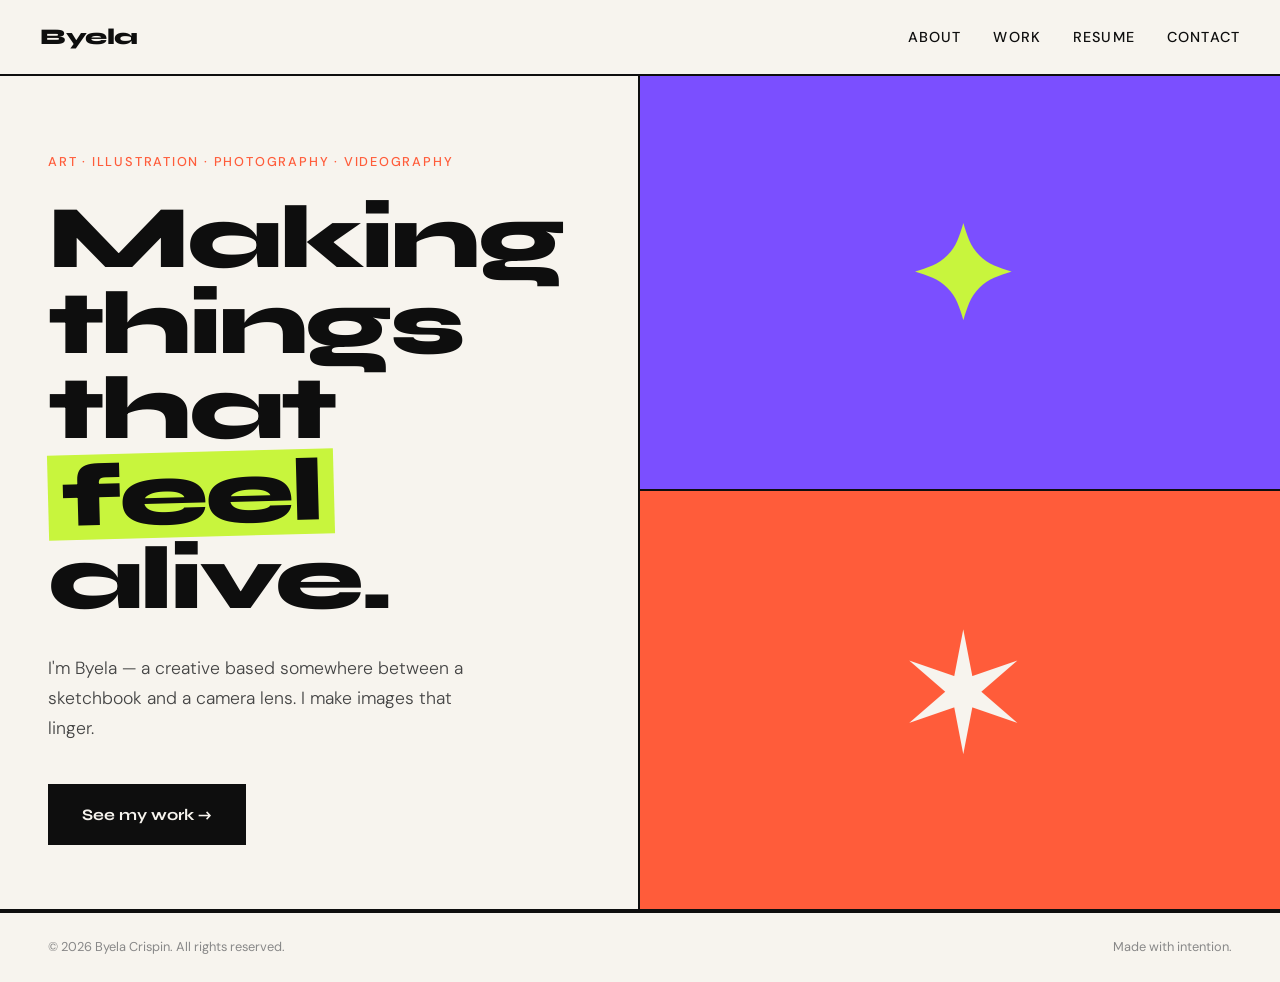
==== commit 89e57691: "Update hero description and footer copyright year" ====
--- a/index.html
+++ b/index.html
@@ -22,7 +22,7 @@
   <div class="page">
     <section id="hero">
       <div class="hero-left">
-        <p class="hero-eyebrow">Art · Illustration · Photography</p>
+        <p class="hero-eyebrow">Art · Illustration · Photography · Videography</p>
         <h1 class="hero-title">
           Making things<br>
           that <span class="highlight">feel</span><br>
@@ -41,7 +41,7 @@
   </div>
 
   <footer>
-    <span>© 2024 Byela. All rights reserved.</span>
+    <span>© 2026 Byela Crispin. All rights reserved.</span>
     <span>Made with intention.</span>
   </footer>
 
